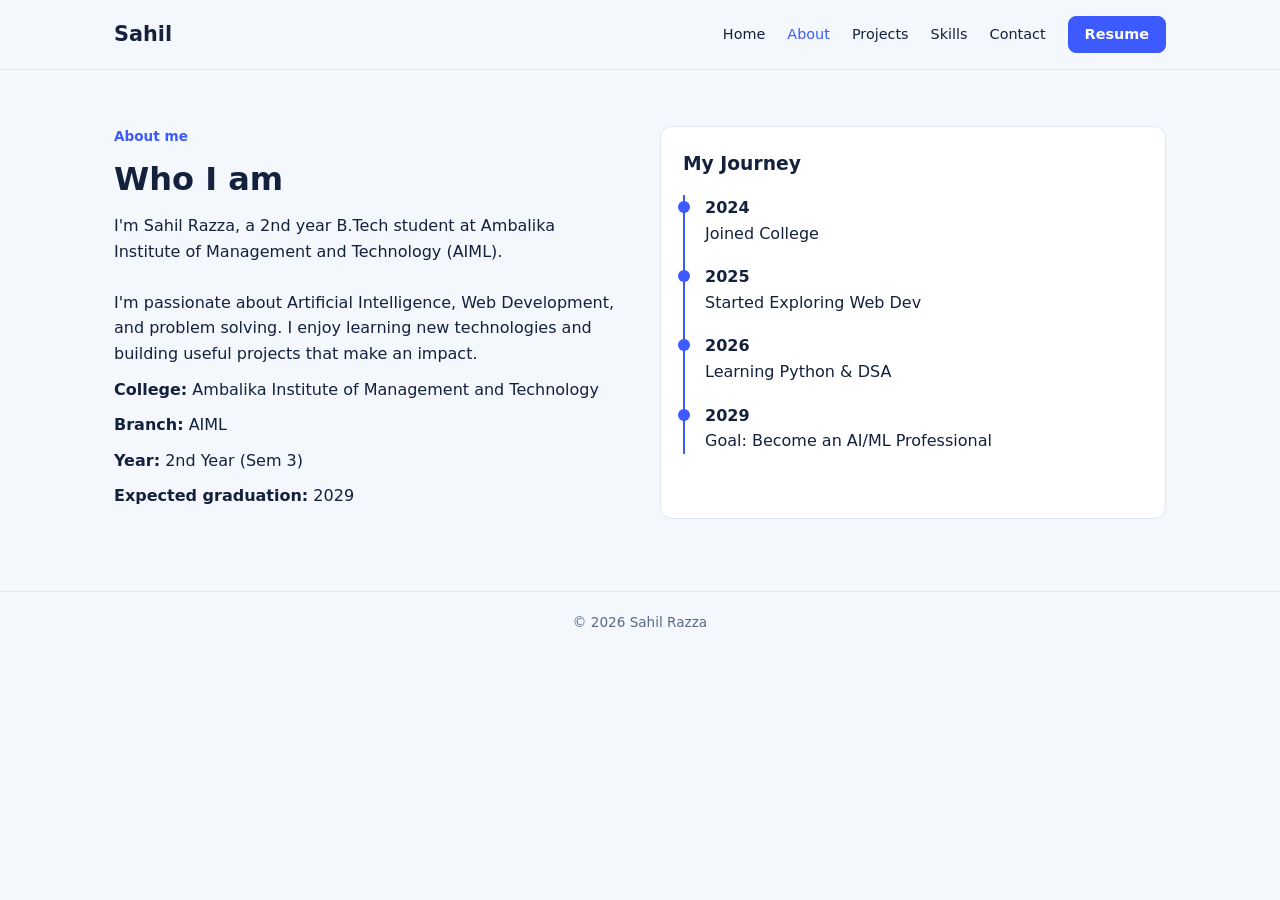
==== about.html @ 011a084f "Add files via upload" ====
<!DOCTYPE html>
<html lang="en">
<head>
<meta charset="UTF-8">
<meta name="viewport" content="width=device-width, initial-scale=1">
<title>About | Sahil Razza</title>
<link rel="stylesheet" href="style.css">
</head>
<body class="light">
<header><div class="container"><nav>
<a href="index.html" class="logo">Sahil</a>
<ul>
<li><a href="index.html">Home</a></li>
<li><a href="about.html" class="active">About</a></li>
<li><a href="projects.html">Projects</a></li>
<li><a href="skills.html">Skills</a></li>
<li><a href="contact.html">Contact</a></li>
<li><a href="resume.pdf" class="btn small">Resume</a></li>
</ul></nav></div></header>
<main><div class="container">
<div class="grid2">
<section>
<p class="eyebrow">About me</p>
<h2>Who I am</h2>
<p>I'm Sahil Razza, a 2nd year B.Tech student at Ambalika Institute of Management and Technology (AIML).</p><br>
<p>I'm passionate about Artificial Intelligence, Web Development, and problem solving. I enjoy learning new technologies and building useful projects that make an impact.</p>
<ul class="info">
<li><strong>College:</strong> Ambalika Institute of Management and Technology</li>
<li><strong>Branch:</strong> AIML</li>
<li><strong>Year:</strong> 2nd Year (Sem 3)</li>
<li><strong>Expected graduation:</strong> 2029</li>
</ul>
</section>
<section class="panel">
<h3>My Journey</h3>
<ul class="timeline">
<li><strong>2024</strong>Joined College</li>
<li><strong>2025</strong>Started Exploring Web Dev</li>
<li><strong>2026</strong>Learning Python &amp; DSA</li>
<li><strong>2029</strong>Goal: Become an AI/ML Professional</li>
</ul>
</section>
</div>
</div></main>
<footer>&copy; 2026 Sahil Razza</footer>
</body>
</html>
---- style.css ----
:root{--bg:#050b18;--card:#0c1730;--line:#1c2a4a;--text:#e8edf8;--muted:#9fb0cc;--accent:#3d5afe}
*{box-sizing:border-box;margin:0;padding:0}
body{font-family:'Segoe UI',system-ui,sans-serif;background:var(--bg);color:var(--text);line-height:1.6}
body.light{--bg:#f4f7fc;--card:#fff;--line:#e0e7f3;--text:#14213d;--muted:#5b6b86}
a{color:inherit;text-decoration:none}
ul{list-style:none}
.container{max-width:1100px;margin:0 auto;padding:0 24px}
header{border-bottom:1px solid var(--line)}
nav{display:flex;justify-content:space-between;align-items:center;padding:16px 0;flex-wrap:wrap;gap:12px}
.logo{font-weight:700;font-size:1.3rem}
nav ul{display:flex;gap:22px;align-items:center;font-size:.9rem}
nav a:hover,nav a.active{color:var(--accent)}
.btn{display:inline-block;padding:10px 24px;border-radius:999px;background:var(--accent);color:#fff!important;font-weight:600;border:1px solid var(--accent);cursor:pointer;font-size:.9rem}
.btn.outline{background:transparent;border-color:var(--line);color:var(--text)!important}
.btn.small{padding:6px 16px;border-radius:8px}
main{padding:56px 0 72px}
.eyebrow{color:var(--accent);font-weight:600;font-size:.85rem;margin-bottom:6px}
h1{font-size:2.8rem;line-height:1.15}
h2{font-size:2rem;margin-bottom:8px}
.accent{color:var(--accent)}
.muted{color:var(--muted)}
.hero{display:grid;grid-template-columns:1fr 1fr;gap:48px;align-items:center}
.hero h3{font-weight:500;margin:8px 0 14px}
.hero p{max-width:460px;margin-bottom:24px}
.hero img{width:100%;max-height:380px;object-fit:cover;border-radius:14px;background:var(--card);min-height:260px}
.buttons{display:flex;gap:14px;flex-wrap:wrap;margin-bottom:24px}
.social{display:flex;gap:18px;font-weight:600}
.social a:hover{color:var(--accent)}
.grid2{display:grid;grid-template-columns:1fr 1fr;gap:40px}
.panel,.card{background:var(--card);border:1px solid var(--line);border-radius:12px;padding:22px}
.info li{margin:10px 0}
.timeline{border-left:2px solid var(--accent);padding-left:20px;margin-top:16px}
.timeline li{margin-bottom:18px;position:relative}
.timeline li::before{content:"";position:absolute;left:-27px;top:6px;width:12px;height:12px;border-radius:50%;background:var(--accent)}
.timeline strong{display:block}
.cards{display:grid;grid-template-columns:repeat(3,1fr);gap:22px;margin-top:28px}
.thumb{height:130px;border-radius:8px;margin-bottom:14px;background:linear-gradient(135deg,#16264d,#0a1330);display:flex;align-items:center;justify-content:center;color:var(--muted);font-size:.85rem}
.card h3{margin-bottom:6px}
.card p{color:var(--muted);font-size:.9rem;margin-bottom:12px}
.tags{display:flex;gap:8px;flex-wrap:wrap;margin-bottom:16px}
.tags span{font-size:.75rem;padding:3px 10px;border:1px solid var(--line);border-radius:6px}
.skill .row{display:flex;justify-content:space-between;font-weight:600;margin-bottom:10px}
.bar{height:6px;border-radius:99px;background:var(--line);overflow:hidden}
.bar div{height:100%;background:var(--accent);border-radius:99px}
.soft{display:flex;gap:16px;flex-wrap:wrap;margin-top:16px}
.soft span{flex:1;min-width:140px;text-align:center}
form label{display:block;margin:12px 0 6px;font-size:.9rem}
input,textarea{width:100%;padding:12px;border-radius:8px;border:1px solid var(--line);background:#0a1530;color:var(--text);font:inherit}
input:focus,textarea:focus,a:focus-visible,.btn:focus-visible{outline:2px solid var(--accent);outline-offset:2px}
textarea{min-height:110px;resize:vertical}
form .btn{width:100%;margin-top:16px;border-radius:8px}
.contact-list li{margin:12px 0}
footer{text-align:center;padding:20px;color:var(--muted);font-size:.85rem;border-top:1px solid var(--line)}
@media(max-width:800px){.hero,.grid2{grid-template-columns:1fr}.cards{grid-template-columns:1fr}h1{font-size:2.2rem}}
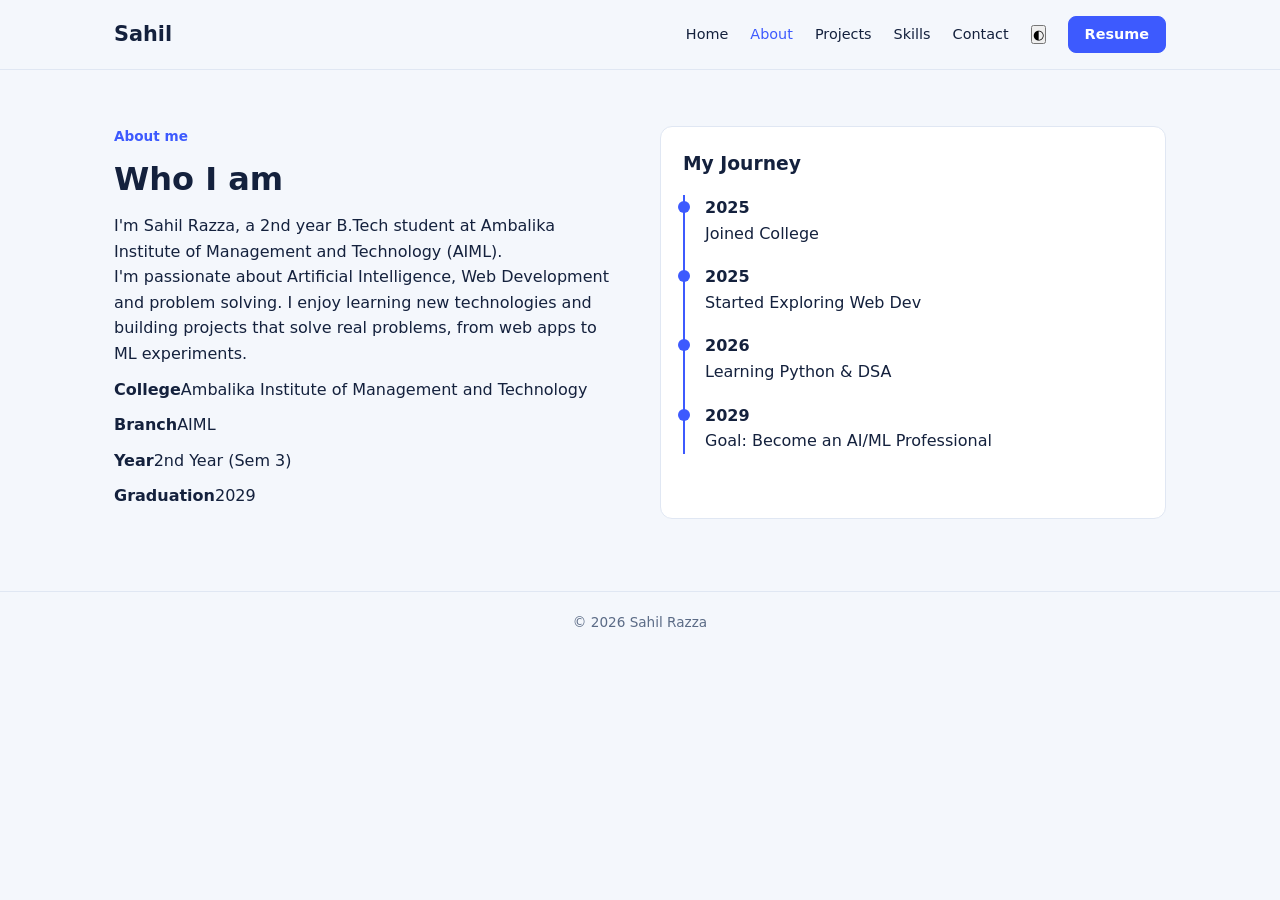
==== commit 94ae3130: "Enhance about.html with meta tags and theme switcher Added meta description and theme switcher scrip" ====
--- a/about.html
+++ b/about.html
@@ -4,44 +4,66 @@
 <meta charset="UTF-8">
 <meta name="viewport" content="width=device-width, initial-scale=1">
 <title>About | Sahil Razza</title>
+<meta name="description" content="About Sahil Razza, B.Tech AIML student passionate about AI, web development and problem solving.">
+<link rel="preconnect" href="https://fonts.googleapis.com">
+<link rel="preconnect" href="https://fonts.gstatic.com" crossorigin>
+<link href="https://fonts.googleapis.com/css2?family=Inter:wght@400;500;600&family=Sora:wght@600;700&display=swap" rel="stylesheet">
 <link rel="stylesheet" href="style.css">
 </head>
 <body class="light">
-<header><div class="container"><nav>
+<header><div class="container"><nav aria-label="Main">
 <a href="index.html" class="logo">Sahil</a>
 <ul>
 <li><a href="index.html">Home</a></li>
-<li><a href="about.html" class="active">About</a></li>
+<li><a href="about.html" class="active" aria-current="page">About</a></li>
 <li><a href="projects.html">Projects</a></li>
 <li><a href="skills.html">Skills</a></li>
 <li><a href="contact.html">Contact</a></li>
+<li><button id="theme" class="icon-btn" type="button" aria-label="Switch theme">◐</button></li>
 <li><a href="resume.pdf" class="btn small">Resume</a></li>
 </ul></nav></div></header>
+
 <main><div class="container">
 <div class="grid2">
 <section>
 <p class="eyebrow">About me</p>
 <h2>Who I am</h2>
-<p>I'm Sahil Razza, a 2nd year B.Tech student at Ambalika Institute of Management and Technology (AIML).</p><br>
-<p>I'm passionate about Artificial Intelligence, Web Development, and problem solving. I enjoy learning new technologies and building useful projects that make an impact.</p>
+<p>I'm Sahil Razza, a 2nd year B.Tech student at Ambalika Institute of Management and Technology (AIML).</p>
+<p>I'm passionate about Artificial Intelligence, Web Development and problem solving. I enjoy learning new technologies and building projects that solve real problems, from web apps to ML experiments.</p>
 <ul class="info">
-<li><strong>College:</strong> Ambalika Institute of Management and Technology</li>
-<li><strong>Branch:</strong> AIML</li>
-<li><strong>Year:</strong> 2nd Year (Sem 3)</li>
-<li><strong>Expected graduation:</strong> 2029</li>
+<li><strong>College</strong><span>Ambalika Institute of Management and Technology</span></li>
+<li><strong>Branch</strong><span>AIML</span></li>
+<li><strong>Year</strong><span>2nd Year (Sem 3)</span></li>
+<li><strong>Graduation</strong><span>2029</span></li>
 </ul>
 </section>
+
 <section class="panel">
 <h3>My Journey</h3>
 <ul class="timeline">
-<li><strong>2024</strong>Joined College</li>
+<li><strong>2025</strong>Joined College</li>
 <li><strong>2025</strong>Started Exploring Web Dev</li>
 <li><strong>2026</strong>Learning Python &amp; DSA</li>
-<li><strong>2029</strong>Goal: Become an AI/ML Professional</li>
+<li class="goal"><strong>2029</strong>Goal: Become an AI/ML Professional</li>
 </ul>
 </section>
 </div>
 </div></main>
+
 <footer>&copy; 2026 Sahil Razza</footer>
+
+<script>
+(function () {
+  var body = document.body, btn = document.getElementById('theme');
+  try {
+    var saved = localStorage.getItem('theme');
+    if (saved) body.className = saved;
+  } catch (e) {}
+  btn.addEventListener('click', function () {
+    body.className = body.classList.contains('light') ? 'dark' : 'light';
+    try { localStorage.setItem('theme', body.className); } catch (e) {}
+  });
+})();
+</script>
 </body>
-</html>+</html>
